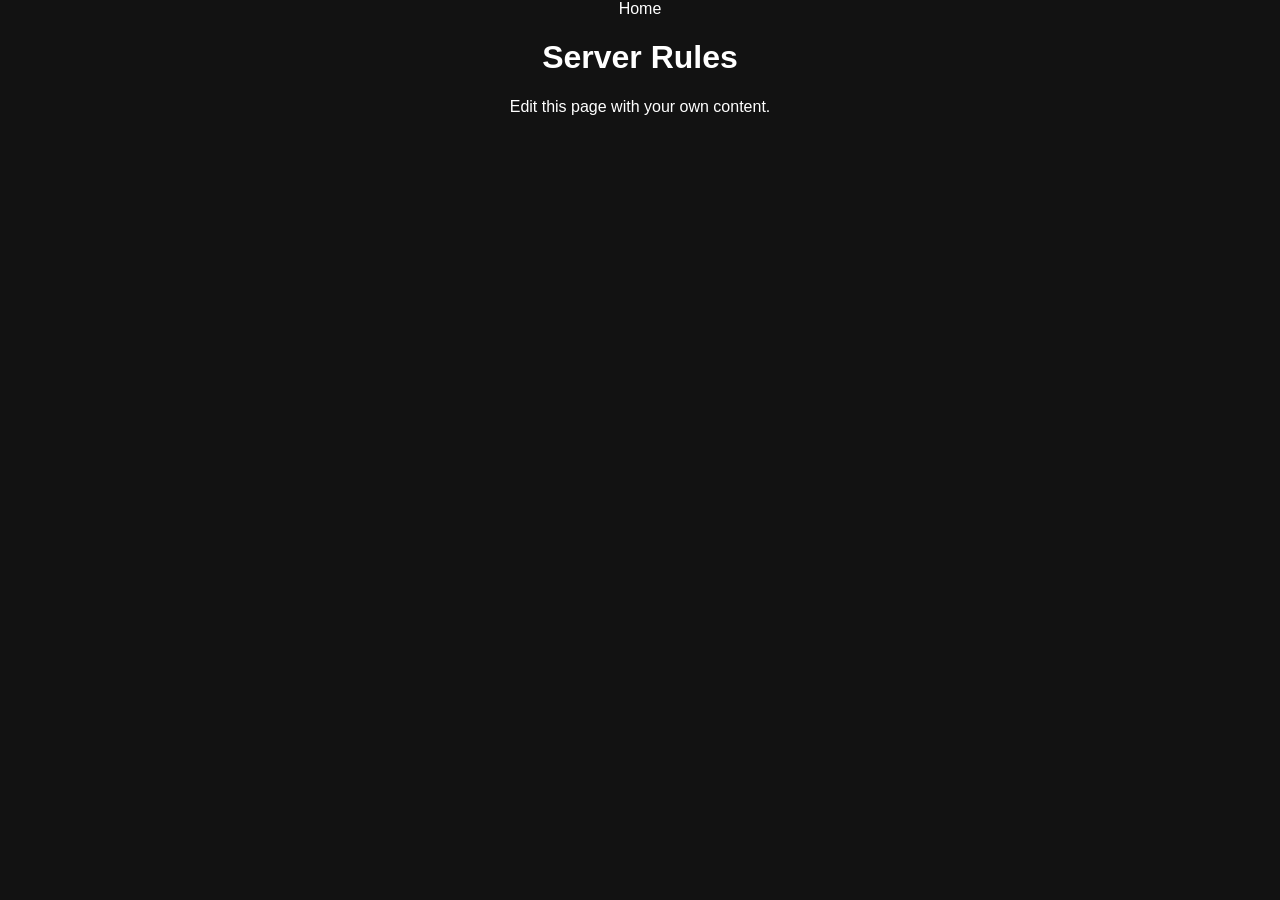
==== pages/rules.html @ a15cfa69 "Initial CoinVale website" ====
<!DOCTYPE html><html><head><meta charset='UTF-8'><link rel='stylesheet' href='../style.css'><title>Server Rules</title></head><body><nav><a href='../index.html'>Home</a></nav><h1>Server Rules</h1><p>Edit this page with your own content.</p></body></html>
---- style.css ----
body{background:#121212;color:#fff;font-family:Arial;text-align:center;margin:0}header{background:#1b5e20;padding:20px}nav a{color:#fff;text-decoration:none;margin:0 8px}main{padding:60px}button{padding:10px 18px;background:#43a047;color:#fff;border:none;border-radius:6px;cursor:pointer}
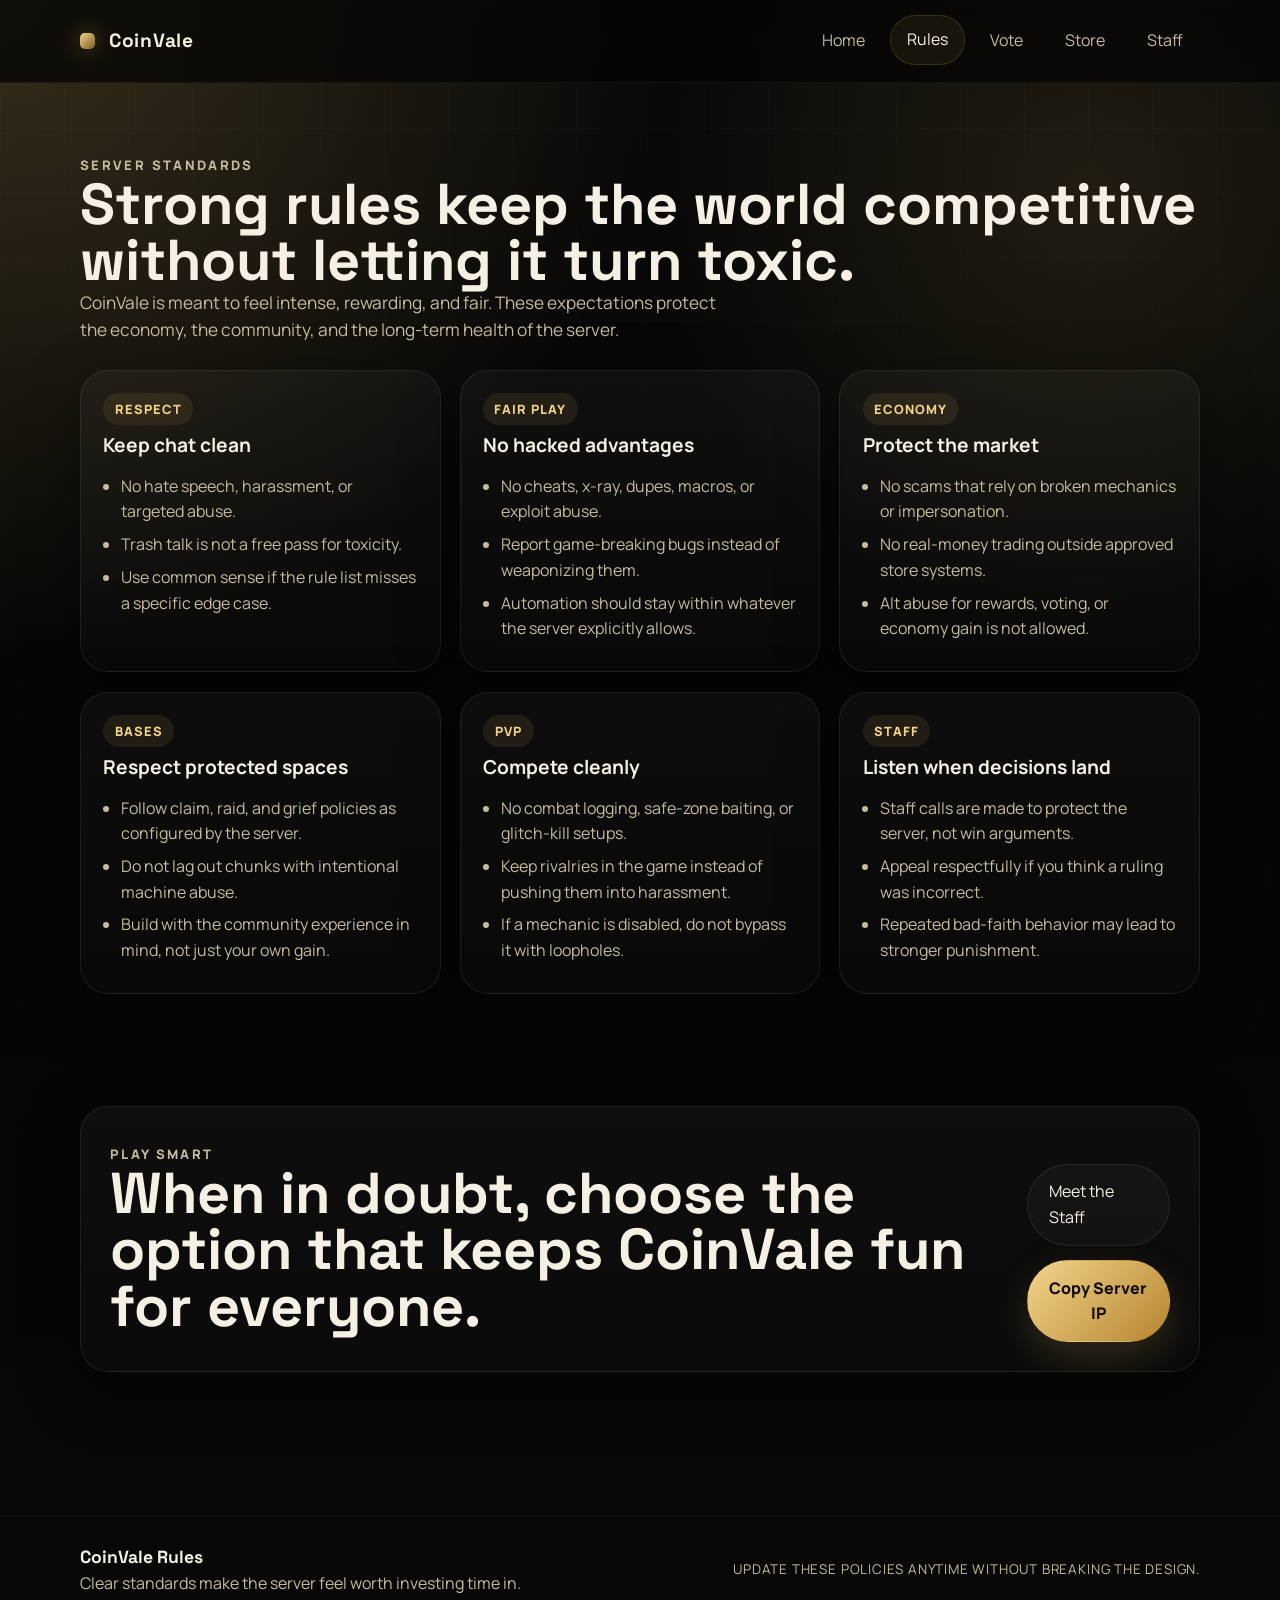
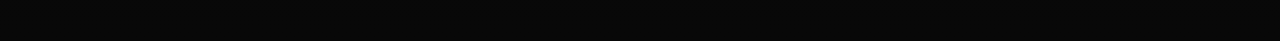
==== commit cce57ee3: "Redesign site with premium responsive layout" ====
--- a/pages/rules.html
+++ b/pages/rules.html
@@ -1 +1,141 @@
-<!DOCTYPE html><html><head><meta charset='UTF-8'><link rel='stylesheet' href='../style.css'><title>Server Rules</title></head><body><nav><a href='../index.html'>Home</a></nav><h1>Server Rules</h1><p>Edit this page with your own content.</p></body></html>+<!DOCTYPE html>
+<html lang="en">
+<head>
+  <meta charset="UTF-8">
+  <meta name="viewport" content="width=device-width, initial-scale=1">
+  <meta name="description" content="Read the CoinVale server rules for respectful, competitive, and fair economy survival gameplay.">
+  <title>CoinVale | Rules</title>
+  <link rel="preconnect" href="https://fonts.googleapis.com">
+  <link rel="preconnect" href="https://fonts.gstatic.com" crossorigin>
+  <link href="https://fonts.googleapis.com/css2?family=Manrope:wght@400;500;600;700;800&family=Space+Grotesk:wght@500;700&display=swap" rel="stylesheet">
+  <link rel="stylesheet" href="../style.css">
+</head>
+<body>
+  <div class="site-shell">
+    <header class="site-header">
+      <div class="container header-inner">
+        <a class="brand" href="../index.html" aria-label="CoinVale home">
+          <span class="brand-mark"></span>
+          <span class="brand-text">CoinVale</span>
+        </a>
+        <button class="nav-toggle" type="button" aria-expanded="false" aria-controls="site-nav" data-nav-toggle>
+          Menu
+        </button>
+        <nav class="site-nav" id="site-nav" data-nav-panel>
+          <a href="../index.html">Home</a>
+          <a class="active" href="rules.html">Rules</a>
+          <a href="vote.html">Vote</a>
+          <a href="store.html">Store</a>
+          <a href="staff.html">Staff</a>
+        </nav>
+      </div>
+    </header>
+
+    <main class="content-block">
+      <section class="section">
+        <div class="container">
+          <div class="page-hero reveal">
+            <p class="eyebrow">Server Standards</p>
+            <h1>Strong rules keep the world competitive without letting it turn toxic.</h1>
+            <p class="lead">
+              CoinVale is meant to feel intense, rewarding, and fair. These expectations protect the economy,
+              the community, and the long-term health of the server.
+            </p>
+          </div>
+
+          <div class="package-grid">
+            <article class="feature-card reveal">
+              <span class="card-tag">Respect</span>
+              <h3>Keep chat clean</h3>
+              <ul class="rule-list">
+                <li>No hate speech, harassment, or targeted abuse.</li>
+                <li>Trash talk is not a free pass for toxicity.</li>
+                <li>Use common sense if the rule list misses a specific edge case.</li>
+              </ul>
+            </article>
+
+            <article class="feature-card reveal delay-1">
+              <span class="card-tag">Fair Play</span>
+              <h3>No hacked advantages</h3>
+              <ul class="rule-list">
+                <li>No cheats, x-ray, dupes, macros, or exploit abuse.</li>
+                <li>Report game-breaking bugs instead of weaponizing them.</li>
+                <li>Automation should stay within whatever the server explicitly allows.</li>
+              </ul>
+            </article>
+
+            <article class="feature-card reveal delay-2">
+              <span class="card-tag">Economy</span>
+              <h3>Protect the market</h3>
+              <ul class="rule-list">
+                <li>No scams that rely on broken mechanics or impersonation.</li>
+                <li>No real-money trading outside approved store systems.</li>
+                <li>Alt abuse for rewards, voting, or economy gain is not allowed.</li>
+              </ul>
+            </article>
+
+            <article class="feature-card reveal">
+              <span class="card-tag">Bases</span>
+              <h3>Respect protected spaces</h3>
+              <ul class="rule-list">
+                <li>Follow claim, raid, and grief policies as configured by the server.</li>
+                <li>Do not lag out chunks with intentional machine abuse.</li>
+                <li>Build with the community experience in mind, not just your own gain.</li>
+              </ul>
+            </article>
+
+            <article class="feature-card reveal delay-1">
+              <span class="card-tag">PvP</span>
+              <h3>Compete cleanly</h3>
+              <ul class="rule-list">
+                <li>No combat logging, safe-zone baiting, or glitch-kill setups.</li>
+                <li>Keep rivalries in the game instead of pushing them into harassment.</li>
+                <li>If a mechanic is disabled, do not bypass it with loopholes.</li>
+              </ul>
+            </article>
+
+            <article class="feature-card reveal delay-2">
+              <span class="card-tag">Staff</span>
+              <h3>Listen when decisions land</h3>
+              <ul class="rule-list">
+                <li>Staff calls are made to protect the server, not win arguments.</li>
+                <li>Appeal respectfully if you think a ruling was incorrect.</li>
+                <li>Repeated bad-faith behavior may lead to stronger punishment.</li>
+              </ul>
+            </article>
+          </div>
+        </div>
+      </section>
+
+      <section class="section">
+        <div class="container">
+          <div class="callout reveal">
+            <div>
+              <p class="eyebrow">Play Smart</p>
+              <h2>When in doubt, choose the option that keeps CoinVale fun for everyone.</h2>
+            </div>
+            <div class="callout-actions">
+              <a class="button button-secondary" href="staff.html">Meet the Staff</a>
+              <button class="button button-primary" type="button" data-copy-ip>
+                Copy Server IP
+              </button>
+            </div>
+          </div>
+        </div>
+      </section>
+    </main>
+
+    <footer class="site-footer">
+      <div class="container footer-inner">
+        <div>
+          <strong>CoinVale Rules</strong>
+          <p>Clear standards make the server feel worth investing time in.</p>
+        </div>
+        <p class="footer-note">Update these policies anytime without breaking the design.</p>
+      </div>
+    </footer>
+  </div>
+
+  <script src="../script.js"></script>
+</body>
+</html>
--- a/style.css
+++ b/style.css
@@ -1 +1,685 @@
-body{background:#121212;color:#fff;font-family:Arial;text-align:center;margin:0}header{background:#1b5e20;padding:20px}nav a{color:#fff;text-decoration:none;margin:0 8px}main{padding:60px}button{padding:10px 18px;background:#43a047;color:#fff;border:none;border-radius:6px;cursor:pointer}+:root {
+  --bg: #050505;
+  --bg-soft: #0c0c0c;
+  --surface: rgba(17, 17, 17, 0.88);
+  --surface-strong: rgba(24, 24, 24, 0.96);
+  --surface-gold: rgba(216, 177, 90, 0.12);
+  --text: #f6f0e4;
+  --muted: #c7bb9f;
+  --gold: #d8b15a;
+  --gold-bright: #f2d48d;
+  --line: rgba(255, 255, 255, 0.08);
+  --line-strong: rgba(216, 177, 90, 0.28);
+  --shadow: 0 18px 60px rgba(0, 0, 0, 0.4);
+  --radius-lg: 28px;
+  --radius-md: 18px;
+  --radius-sm: 12px;
+  --transition: 220ms ease;
+}
+
+*,
+*::before,
+*::after {
+  box-sizing: border-box;
+}
+
+html {
+  scroll-behavior: smooth;
+}
+
+body {
+  margin: 0;
+  min-width: 320px;
+  background:
+    radial-gradient(circle at top left, rgba(216, 177, 90, 0.22), transparent 32%),
+    radial-gradient(circle at 85% 12%, rgba(216, 177, 90, 0.12), transparent 24%),
+    linear-gradient(180deg, #090909 0%, #050505 48%, #080808 100%);
+  color: var(--text);
+  font-family: "Manrope", "Segoe UI", sans-serif;
+  line-height: 1.6;
+}
+
+body::before {
+  content: "";
+  position: fixed;
+  inset: 0;
+  pointer-events: none;
+  background-image:
+    linear-gradient(rgba(255, 255, 255, 0.02) 1px, transparent 1px),
+    linear-gradient(90deg, rgba(255, 255, 255, 0.02) 1px, transparent 1px);
+  background-size: 64px 64px;
+  mask-image: linear-gradient(180deg, rgba(0, 0, 0, 0.85), transparent 92%);
+}
+
+a {
+  color: inherit;
+  text-decoration: none;
+}
+
+button,
+.button {
+  font: inherit;
+}
+
+img {
+  max-width: 100%;
+  display: block;
+}
+
+.site-shell {
+  min-height: 100vh;
+  position: relative;
+  overflow: clip;
+}
+
+.container {
+  width: min(1120px, calc(100% - 2rem));
+  margin: 0 auto;
+}
+
+.section {
+  padding: 2rem 0 5rem;
+}
+
+.site-header {
+  position: sticky;
+  top: 0;
+  z-index: 20;
+  background: rgba(5, 5, 5, 0.74);
+  backdrop-filter: blur(18px);
+  border-bottom: 1px solid rgba(255, 255, 255, 0.05);
+}
+
+.header-inner {
+  position: relative;
+  display: flex;
+  align-items: center;
+  justify-content: space-between;
+  gap: 1rem;
+  padding: 1rem 0;
+}
+
+.brand {
+  display: inline-flex;
+  align-items: center;
+  gap: 0.85rem;
+  font-family: "Space Grotesk", "Segoe UI", sans-serif;
+  font-size: 1.2rem;
+  font-weight: 700;
+  letter-spacing: 0.04em;
+}
+
+.brand-mark {
+  width: 0.95rem;
+  height: 0.95rem;
+  border-radius: 0.3rem;
+  background: linear-gradient(135deg, var(--gold-bright), #7d5c1e);
+  box-shadow: 0 0 22px rgba(216, 177, 90, 0.42);
+}
+
+.site-nav {
+  display: flex;
+  align-items: center;
+  gap: 0.5rem;
+}
+
+.site-nav a {
+  border: 1px solid transparent;
+  border-radius: 999px;
+  color: var(--muted);
+  padding: 0.7rem 1rem;
+  transition:
+    color var(--transition),
+    border-color var(--transition),
+    background-color var(--transition),
+    transform var(--transition);
+}
+
+.site-nav a:hover,
+.site-nav a:focus-visible,
+.site-nav a.active {
+  color: var(--text);
+  border-color: rgba(216, 177, 90, 0.18);
+  background: rgba(216, 177, 90, 0.08);
+  transform: translateY(-1px);
+}
+
+.nav-toggle {
+  display: none;
+  border: 1px solid rgba(216, 177, 90, 0.22);
+  border-radius: 999px;
+  background: rgba(216, 177, 90, 0.08);
+  color: var(--text);
+  cursor: pointer;
+  padding: 0.75rem 1rem;
+  transition:
+    background-color var(--transition),
+    border-color var(--transition),
+    transform var(--transition);
+}
+
+.nav-toggle:hover,
+.nav-toggle:focus-visible {
+  background: rgba(216, 177, 90, 0.14);
+  border-color: rgba(216, 177, 90, 0.3);
+  transform: translateY(-1px);
+}
+
+.hero {
+  padding-top: 3rem;
+}
+
+.hero-grid,
+.split-layout {
+  display: grid;
+  grid-template-columns: minmax(0, 1.2fr) minmax(320px, 0.8fr);
+  gap: 1.8rem;
+  align-items: center;
+}
+
+.hero-copy h1,
+.page-hero h1,
+.section-heading h2,
+.split-copy h2,
+.callout h2 {
+  margin: 0;
+  font-family: "Space Grotesk", "Segoe UI", sans-serif;
+  line-height: 0.98;
+}
+
+.hero-copy h1 {
+  max-width: 11ch;
+  font-size: clamp(3.2rem, 8vw, 6.25rem);
+}
+
+.lead {
+  max-width: 60ch;
+  color: var(--muted);
+  font-size: 1.08rem;
+}
+
+.lead.compact {
+  max-width: 52ch;
+}
+
+.eyebrow {
+  margin: 0 0 0.9rem;
+  color: var(--gold);
+  font-size: 0.82rem;
+  font-weight: 800;
+  letter-spacing: 0.18em;
+  text-transform: uppercase;
+}
+
+.hero-actions,
+.callout-actions {
+  display: flex;
+  flex-wrap: wrap;
+  gap: 0.9rem;
+  margin-top: 1.75rem;
+}
+
+.button {
+  display: inline-flex;
+  align-items: center;
+  justify-content: center;
+  min-height: 3.25rem;
+  padding: 0.9rem 1.3rem;
+  border: 1px solid transparent;
+  border-radius: 999px;
+  cursor: pointer;
+  transition:
+    transform var(--transition),
+    box-shadow var(--transition),
+    border-color var(--transition),
+    background-color var(--transition);
+}
+
+.button:hover,
+.button:focus-visible {
+  transform: translateY(-2px);
+}
+
+.button-primary {
+  background: linear-gradient(135deg, var(--gold-bright), #b6852f);
+  color: #120d03;
+  font-weight: 800;
+  box-shadow: 0 16px 38px rgba(216, 177, 90, 0.18);
+}
+
+.button-primary:hover,
+.button-primary:focus-visible {
+  box-shadow: 0 20px 44px rgba(216, 177, 90, 0.26);
+}
+
+.button-secondary {
+  background: rgba(255, 255, 255, 0.03);
+  border-color: rgba(255, 255, 255, 0.08);
+  color: var(--text);
+}
+
+.button-secondary:hover,
+.button-secondary:focus-visible {
+  border-color: rgba(216, 177, 90, 0.24);
+  background: rgba(216, 177, 90, 0.08);
+}
+
+.button-disabled {
+  cursor: default;
+  opacity: 0.88;
+  pointer-events: none;
+}
+
+.hero-meta {
+  display: grid;
+  grid-template-columns: repeat(2, minmax(0, 1fr));
+  gap: 1rem;
+  margin-top: 2rem;
+}
+
+.meta-card,
+.feature-card,
+.callout {
+  position: relative;
+  overflow: hidden;
+  background: linear-gradient(180deg, rgba(255, 255, 255, 0.035), rgba(255, 255, 255, 0.015));
+  border: 1px solid var(--line);
+  border-radius: var(--radius-lg);
+  box-shadow: var(--shadow);
+}
+
+.meta-card,
+.feature-card {
+  padding: 1.4rem;
+}
+
+.meta-card::before,
+.feature-card::before,
+.callout::before {
+  content: "";
+  position: absolute;
+  inset: 0;
+  background: linear-gradient(135deg, rgba(216, 177, 90, 0.1), transparent 42%);
+  opacity: 0;
+  transition: opacity var(--transition);
+}
+
+.meta-card:hover::before,
+.feature-card:hover::before,
+.callout:hover::before {
+  opacity: 1;
+}
+
+.meta-card {
+  background: linear-gradient(180deg, rgba(216, 177, 90, 0.06), rgba(255, 255, 255, 0.02));
+}
+
+.meta-label,
+.mini-label,
+.staff-role,
+.price-label,
+.footer-note {
+  display: block;
+  color: var(--muted);
+  font-size: 0.84rem;
+  letter-spacing: 0.06em;
+  text-transform: uppercase;
+}
+
+.hero-panel {
+  padding: 1.8rem;
+}
+
+.hero-panel h2 {
+  margin: 1rem 0 0.75rem;
+  font-size: clamp(1.7rem, 3vw, 2.2rem);
+  font-family: "Space Grotesk", "Segoe UI", sans-serif;
+}
+
+.hero-panel p,
+.feature-card p,
+.callout p,
+.page-hero p,
+.section-heading p,
+.split-copy p,
+.site-footer p {
+  margin: 0;
+  color: var(--muted);
+}
+
+.status-pill {
+  display: inline-flex;
+  align-items: center;
+  gap: 0.6rem;
+  border: 1px solid rgba(216, 177, 90, 0.24);
+  border-radius: 999px;
+  background: rgba(216, 177, 90, 0.08);
+  color: var(--gold-bright);
+  padding: 0.55rem 0.85rem;
+}
+
+.status-dot {
+  width: 0.55rem;
+  height: 0.55rem;
+  border-radius: 50%;
+  background: var(--gold-bright);
+  box-shadow: 0 0 18px rgba(242, 212, 141, 0.8);
+}
+
+.mini-grid,
+.stats-grid,
+.page-grid,
+.team-grid,
+.package-grid {
+  display: grid;
+  gap: 1.2rem;
+}
+
+.mini-grid {
+  grid-template-columns: repeat(2, minmax(0, 1fr));
+  margin-top: 1.4rem;
+}
+
+.mini-card {
+  padding: 1rem;
+  border: 1px solid rgba(255, 255, 255, 0.06);
+  border-radius: var(--radius-md);
+  background: rgba(0, 0, 0, 0.18);
+}
+
+.mini-card strong,
+.feature-card h3,
+.staff-card h3,
+.package-card .price {
+  display: block;
+}
+
+.section-heading,
+.page-hero,
+.split-copy {
+  margin-bottom: 1.6rem;
+}
+
+.section-heading h2,
+.split-copy h2,
+.callout h2,
+.page-hero h1 {
+  font-size: clamp(2rem, 5vw, 3.6rem);
+}
+
+.stats-grid {
+  grid-template-columns: repeat(4, minmax(0, 1fr));
+}
+
+.page-grid {
+  grid-template-columns: repeat(4, minmax(0, 1fr));
+}
+
+.stacked-cards {
+  display: grid;
+  gap: 1rem;
+}
+
+.feature-card {
+  transition:
+    transform var(--transition),
+    border-color var(--transition),
+    box-shadow var(--transition);
+}
+
+.feature-card:hover,
+.feature-card:focus-visible {
+  transform: translateY(-6px);
+  border-color: var(--line-strong);
+  box-shadow: 0 24px 70px rgba(0, 0, 0, 0.5);
+}
+
+.feature-card h3,
+.staff-card h3,
+.package-card h3 {
+  margin: 0.35rem 0 0.75rem;
+  font-size: 1.2rem;
+}
+
+.card-tag {
+  display: inline-flex;
+  align-items: center;
+  justify-content: center;
+  min-width: 3.2rem;
+  padding: 0.35rem 0.7rem;
+  border-radius: 999px;
+  background: rgba(216, 177, 90, 0.1);
+  color: var(--gold-bright);
+  font-size: 0.8rem;
+  font-weight: 800;
+  letter-spacing: 0.08em;
+  text-transform: uppercase;
+}
+
+.feature-link {
+  display: block;
+}
+
+.page-hero {
+  padding-top: 2.5rem;
+}
+
+.content-block {
+  padding-bottom: 4rem;
+}
+
+.callout {
+  display: flex;
+  align-items: center;
+  justify-content: space-between;
+  gap: 1.5rem;
+  padding: 1.8rem;
+}
+
+.rule-list,
+.benefit-list {
+  margin: 0.8rem 0 0;
+  padding-left: 1.1rem;
+  color: var(--muted);
+}
+
+.rule-list li,
+.benefit-list li {
+  margin-bottom: 0.45rem;
+}
+
+.team-grid,
+.package-grid {
+  grid-template-columns: repeat(3, minmax(0, 1fr));
+}
+
+.staff-card,
+.package-card {
+  padding: 1.5rem;
+}
+
+.staff-role {
+  color: var(--gold);
+}
+
+.package-card {
+  background:
+    linear-gradient(180deg, rgba(216, 177, 90, 0.08), rgba(255, 255, 255, 0.02)),
+    rgba(17, 17, 17, 0.82);
+}
+
+.price {
+  margin-top: 1rem;
+  font-family: "Space Grotesk", "Segoe UI", sans-serif;
+  font-size: 2rem;
+  color: var(--gold-bright);
+}
+
+.package-note {
+  margin-top: 0.7rem;
+  color: var(--muted);
+  font-size: 0.95rem;
+}
+
+.site-footer {
+  border-top: 1px solid rgba(255, 255, 255, 0.05);
+  padding: 1.6rem 0 2.8rem;
+}
+
+.footer-inner {
+  display: flex;
+  align-items: center;
+  justify-content: space-between;
+  gap: 1rem;
+}
+
+.footer-inner strong {
+  font-family: "Space Grotesk", "Segoe UI", sans-serif;
+  font-size: 1.1rem;
+}
+
+.js-ready .reveal {
+  opacity: 0;
+  transform: translateY(24px);
+  transition:
+    opacity 650ms ease,
+    transform 650ms ease;
+}
+
+.js-ready .reveal.delay-1 {
+  transition-delay: 120ms;
+}
+
+.js-ready .reveal.delay-2 {
+  transition-delay: 220ms;
+}
+
+.js-ready .reveal.delay-3 {
+  transition-delay: 320ms;
+}
+
+.js-ready .reveal.is-visible {
+  opacity: 1;
+  transform: translateY(0);
+}
+
+@media (prefers-reduced-motion: reduce) {
+  html {
+    scroll-behavior: auto;
+  }
+
+  *,
+  *::before,
+  *::after {
+    animation: none !important;
+    transition: none !important;
+  }
+
+  .js-ready .reveal {
+    opacity: 1;
+    transform: none;
+  }
+}
+
+@media (max-width: 1024px) {
+  .stats-grid {
+    grid-template-columns: repeat(2, minmax(0, 1fr));
+  }
+
+  .page-grid {
+    grid-template-columns: repeat(2, minmax(0, 1fr));
+  }
+
+  .team-grid,
+  .package-grid {
+    grid-template-columns: repeat(2, minmax(0, 1fr));
+  }
+}
+
+@media (max-width: 900px) {
+  .nav-toggle {
+    display: inline-flex;
+  }
+
+  .site-nav {
+    position: absolute;
+    top: calc(100% + 0.75rem);
+    right: 0;
+    width: min(320px, calc(100vw - 2rem));
+    flex-direction: column;
+    align-items: stretch;
+    padding: 0.8rem;
+    border: 1px solid var(--line);
+    border-radius: 24px;
+    background: rgba(10, 10, 10, 0.96);
+    box-shadow: var(--shadow);
+    opacity: 0;
+    pointer-events: none;
+    transform: translateY(-10px);
+    transition:
+      opacity var(--transition),
+      transform var(--transition);
+  }
+
+  .site-nav[data-open="true"] {
+    opacity: 1;
+    pointer-events: auto;
+    transform: translateY(0);
+  }
+
+  .hero-grid,
+  .split-layout,
+  .callout,
+  .footer-inner {
+    grid-template-columns: 1fr;
+    display: grid;
+  }
+
+  .footer-inner {
+    justify-content: flex-start;
+  }
+}
+
+@media (max-width: 720px) {
+  .section {
+    padding: 1.6rem 0 3.8rem;
+  }
+
+  .hero {
+    padding-top: 2rem;
+  }
+
+  .hero-copy h1 {
+    max-width: none;
+  }
+
+  .hero-meta,
+  .mini-grid,
+  .stats-grid,
+  .page-grid,
+  .team-grid,
+  .package-grid {
+    grid-template-columns: 1fr;
+  }
+
+  .section-heading h2,
+  .split-copy h2,
+  .callout h2,
+  .page-hero h1 {
+    font-size: clamp(1.85rem, 9vw, 2.6rem);
+  }
+
+  .callout {
+    padding: 1.5rem;
+  }
+
+  .button,
+  .nav-toggle {
+    width: 100%;
+  }
+
+  .hero-actions,
+  .callout-actions {
+    flex-direction: column;
+  }
+}
